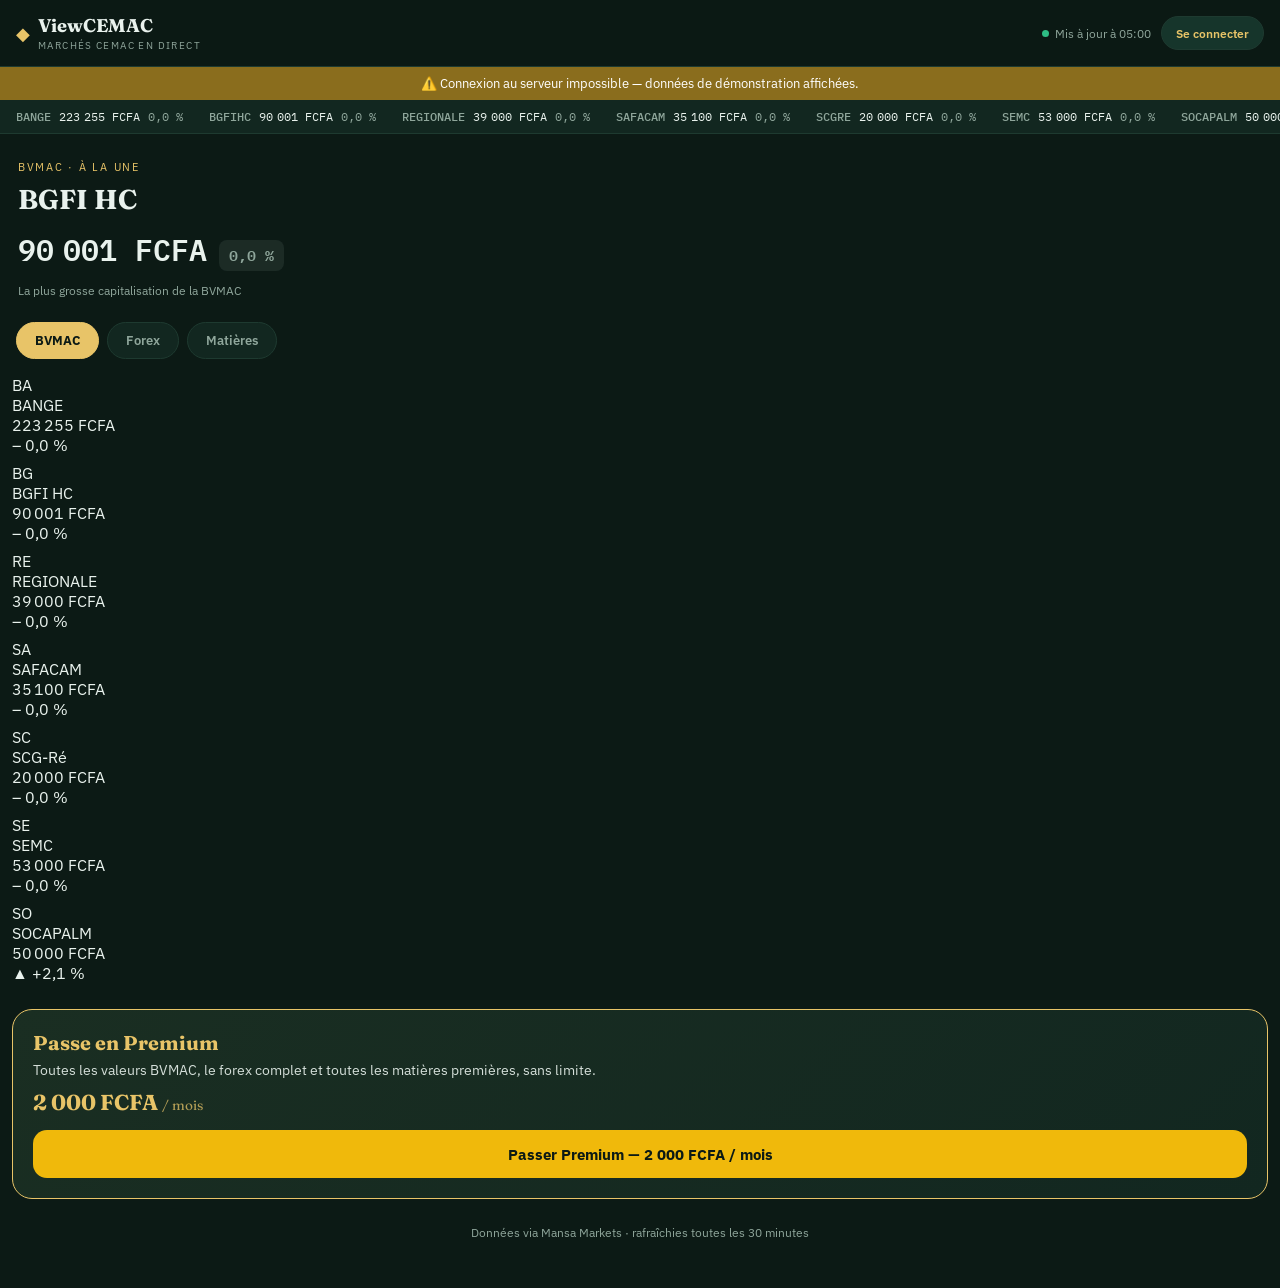
==== index.html @ 64b1bf50 "Update index.html" ====
<!DOCTYPE html>
<html lang="fr">
<head>
  <meta charset="UTF-8" />
  <meta name="viewport" content="width=device-width, initial-scale=1, viewport-fit=cover" />
  <meta name="theme-color" content="#0C1A15" />
  <meta name="description" content="ViewCEMAC — Cotations BVMAC en direct, forex USD/XAF et matières premières pour la zone CEMAC." />

  <title>ViewCEMAC — Le regard sur les marchés CEMAC</title>

  <link rel="manifest" href="manifest.json" />
  <link rel="apple-touch-icon" href="icons/viewcemac-icon-192.png" />
  <link rel="icon" href="icons/viewcemac-icon-192.png" />

  <link rel="preconnect" href="https://fonts.googleapis.com" />
  <link rel="preconnect" href="https://fonts.gstatic.com" crossorigin />
  <link href="https://fonts.googleapis.com/css2?family=Fraunces:opsz,wght@9..144,400;9..144,600;9..144,700&family=IBM+Plex+Sans:wght@400;500;600;700&family=IBM+Plex+Mono:wght@400;500;600&display=swap" rel="stylesheet" />

  <link rel="stylesheet" href="styles.css" />
</head>
<body>

  <header class="app-header">
    <div class="brand">
      <div class="brand-row">
        <span class="brand-mark" aria-hidden="true">◆</span>
        <div>
          <span class="brand-name">ViewCEMAC</span>
          <span class="brand-slogan">Marchés CEMAC en direct</span>
        </div>
      </div>
    </div>
    <div class="header-right">
      <div class="freshness" id="freshness">
        <span class="dot" aria-hidden="true"></span>
        <span id="freshness-text">Mise à jour…</span>
      </div>
      <button class="account-link" id="account-link">Compte</button>
    </div>
  </header>

  <section class="pulse-strip" aria-label="Le pouls CEMAC">
    <div class="pulse-track" id="pulse-track"></div>
  </section>

  <main>
    <section class="hero" id="hero">
      <p class="hero-eyebrow">BVMAC · À la une</p>
      <h1 class="hero-name" id="hero-name">—</h1>
      <div class="hero-figures">
        <span class="hero-price" id="hero-price">—</span>
        <span class="hero-change flat" id="hero-change">—</span>
      </div>
      <p class="hero-note">La plus grosse capitalisation de la BVMAC</p>
    </section>

    <nav class="tabs" aria-label="Marchés">
      <button class="tab is-active" data-market="bvmac">BVMAC</button>
      <button class="tab" data-market="forex">Forex</button>
      <button class="tab" data-market="matieres">Matières</button>
    </nav>

    <section class="list" id="list" aria-live="polite"></section>

    <section class="premium-card">
      <p class="premium-title">Passe en Premium</p>
      <p class="premium-copy">Toutes les valeurs BVMAC, le forex complet et toutes les matières premières, sans limite.</p>
      <p class="premium-price">2 000 FCFA <span>/ mois</span></p>
      <button class="premium-cta">Passer Premium</button>
    </section>
  </main>

  <footer class="app-footer">
    <p>Données via Mansa Markets · rafraîchies toutes les 30 minutes</p>
  </footer>

  <script src="app.js"></script>
</body>
</html>
---- styles.css ----
/* =====================================================
   ViewCEMAC — UI style "trading" (inspiré Binance)
   Palette : vert très foncé + or, verts/rouges marché
   ===================================================== */
:root {
  --bg: #0C1A15;
  --panel: #122720;
  --panel-2: #16352B;
  --border: #1E3A30;
  --gold: #E8C468;
  --gold-strong: #F0B90B;
  --up: #2EBD85;
  --down: #F6465D;
  --text: #E9F2ED;
  --dim: #8FA69B;
  --radius: 16px;
}

* { margin: 0; padding: 0; box-sizing: border-box; }

body {
  background: var(--bg);
  color: var(--text);
  font-family: 'IBM Plex Sans', sans-serif;
  min-height: 100vh;
  padding-bottom: 40px;
  -webkit-font-smoothing: antialiased;
}

/* ---------- Header ---------- */
.app-header {
  position: sticky; top: 0; z-index: 50;
  display: flex; align-items: center; justify-content: space-between;
  padding: 14px 16px;
  background: rgba(12, 26, 21, 0.92);
  backdrop-filter: blur(10px);
  border-bottom: 1px solid var(--border);
}
.brand-row { display: flex; align-items: center; gap: 8px; }
.brand-mark { color: var(--gold); font-size: 18px; }
.brand-name { font-family: 'Fraunces', serif; font-weight: 700; font-size: 1.15rem; color: var(--text); }
.brand-slogan { display: block; font-size: 0.62rem; letter-spacing: 0.14em; text-transform: uppercase; color: var(--dim); margin-top: 2px; }
.header-right { display: flex; align-items: center; gap: 10px; }
.freshness { display: flex; align-items: center; gap: 6px; font-size: 0.72rem; color: var(--dim); }
.freshness .dot { width: 7px; height: 7px; border-radius: 50%; background: var(--up); animation: blink 2s infinite; }
@keyframes blink { 50% { opacity: 0.35; } }
.account-link {
  background: var(--panel-2); border: 1px solid var(--border); color: var(--gold);
  font-family: 'IBM Plex Sans', sans-serif; font-size: 0.78rem; font-weight: 600;
  padding: 8px 14px; border-radius: 999px; cursor: pointer;
}
.account-link:active { background: var(--border); }

/* ---------- Ticker ---------- */
.pulse-strip { overflow: hidden; border-bottom: 1px solid var(--border); background: var(--panel); }
.pulse-track { display: flex; gap: 26px; padding: 9px 16px; white-space: nowrap; animation: scroll 28s linear infinite; width: max-content; }
@keyframes scroll { to { transform: translateX(-50%); } }
.pulse-item { display: flex; gap: 8px; align-items: center; font-size: 0.75rem; font-family: 'IBM Plex Mono', monospace; }
.pulse-item .ticker { color: var(--dim); font-weight: 500; }

/* ---------- Hero ---------- */
.hero { padding: 26px 18px 10px; }
.hero-eyebrow { font-size: 0.68rem; letter-spacing: 0.16em; text-transform: uppercase; color: var(--gold); margin-bottom: 8px; }
.hero-name { font-family: 'Fraunces', serif; font-size: 1.7rem; font-weight: 700; margin-bottom: 10px; }
.hero-figures { display: flex; align-items: baseline; gap: 12px; flex-wrap: wrap; }
.hero-price { font-family: 'IBM Plex Mono', monospace; font-size: 1.9rem; font-weight: 600; }
.hero-change { font-family: 'IBM Plex Mono', monospace; font-size: 0.95rem; font-weight: 600; padding: 3px 10px; border-radius: 8px; }
.hero-note { margin-top: 10px; font-size: 0.78rem; color: var(--dim); }

.up { color: var(--up); }
.down { color: var(--down); }
.flat { color: var(--dim); }
.hero-change.up { background: rgba(46, 189, 133, 0.12); }
.hero-change.down { background: rgba(246, 70, 93, 0.12); }
.hero-change.flat { background: rgba(143, 166, 155, 0.12); }

/* ---------- Onglets ---------- */
.tabs {
  display: flex; gap: 8px; padding: 14px 16px 6px;
  overflow-x: auto; scrollbar-width: none;
}
.tabs::-webkit-scrollbar { display: none; }
.tab {
  flex: 0 0 auto;
  background: var(--panel); border: 1px solid var(--border);
  color: var(--dim); font-family: 'IBM Plex Sans', sans-serif;
  font-size: 0.82rem; font-weight: 600;
  padding: 9px 18px; border-radius: 999px; cursor: pointer;
}
.tab.is-active {
  background: var(--gold); border-color: var(--gold);
  color: #0C1A15; font-weight: 700;
}

/* ---------- Liste marchés (style Binance) ---------- */
.list { padding: 10px 12px; display: flex; flex-direction: column; gap: 8px; }
.m-row {
  display: flex; align-items: center; justify-content: space-between;
  background: var(--panel); border: 1px solid var(--border);
  border-radius: var(--radius); padding: 13px 14px;
}
.m-row__left { display: flex; align-items: center; gap: 12px; min-width: 0; }
.m-row__avatar {
  width: 40px; height: 40px; border-radius: 12px; flex: 0 0 auto;
  background: var(--panel-2); border: 1px solid var(--border);
  display: flex; align-items: center; justify-content: center;
  font-family: 'IBM Plex Mono', monospace; font-weight: 600; font-size: 0.82rem;
  color: var(--gold);
}
.m-row__names { display: flex; flex-direction: column; min-width: 0; }
.m-row__ticker { font-weight: 600; font-size: 0.95rem; }
.m-row__name { font-size: 0.74rem; color: var(--dim); white-space: nowrap; overflow: hidden; text-overflow: ellipsis; max-width: 150px; }
.m-row__right { display: flex; flex-direction: column; align-items: flex-end; gap: 3px; }
.m-row__price { font-family: 'IBM Plex Mono', monospace; font-size: 0.95rem; font-weight: 600; }
.m-row__chg {
  font-family: 'IBM Plex Mono', monospace; font-size: 0.75rem; font-weight: 600;
  padding: 2px 8px; border-radius: 6px;
}
.m-row__chg--up { color: var(--up); background: rgba(46, 189, 133, 0.12); }
.m-row__chg--down { color: var(--down); background: rgba(246, 70, 93, 0.12); }
.m-row__chg--flat { color: var(--dim); background: rgba(143, 166, 155, 0.12); }

.m-note {
  background: var(--panel); border: 1px solid var(--border); border-top: none;
  margin: -14px 6px 8px; border-radius: 0 0 var(--radius) var(--radius);
  padding: 10px 14px; font-size: 0.75rem; color: var(--dim);
}

/* ---------- CTA verrouillé ---------- */
.locked-cta {
  width: 100%; margin-top: 4px;
  background: transparent; border: 1.5px dashed var(--gold);
  color: var(--gold); border-radius: var(--radius);
  padding: 14px; cursor: pointer;
  display: flex; flex-direction: column; gap: 4px; align-items: center;
  font-family: 'IBM Plex Sans', sans-serif;
}
.locked-cta-count { font-size: 0.85rem; font-weight: 600; }
.locked-cta-action { font-size: 0.78rem; opacity: 0.85; }

/* ---------- Carte Premium ---------- */
.premium-card {
  margin: 16px 12px 0;
  background: linear-gradient(135deg, #1A2E22 0%, #122720 100%);
  border: 1px solid var(--gold); border-radius: 20px;
  padding: 20px;
}
.premium-title { font-family: 'Fraunces', serif; font-size: 1.25rem; font-weight: 700; color: var(--gold); margin-bottom: 6px; }
.premium-copy { font-size: 0.85rem; color: var(--text); opacity: 0.9; }
.premium-price { font-family: 'Fraunces', serif; font-size: 1.35rem; font-weight: 700; color: var(--gold); margin: 10px 0 14px; white-space: nowrap; }
.premium-price span { font-size: 0.85rem; font-weight: 400; opacity: 0.75; }
.premium-cta {
  width: 100%; border: none; cursor: pointer;
  background: var(--gold-strong); color: #0C1A15;
  font-family: 'IBM Plex Sans', sans-serif; font-size: 0.95rem; font-weight: 700;
  padding: 14px; border-radius: 14px;
}
.premium-cta:disabled { background: var(--panel-2); color: var(--up); border: 1px solid var(--up); cursor: default; }

/* ---------- Divers ---------- */
.empty-message { color: var(--dim); }
.app-footer { text-align: center; color: var(--dim); font-size: 0.72rem; padding: 26px 16px 8px; }

/* ---------- Auth (même charte) ---------- */
.auth-body { display: flex; justify-content: center; }
.auth-main { width: 100%; max-width: 420px; padding: 40px 20px; }
.auth-brand { text-align: center; margin-bottom: 28px; }
.auth-card { background: var(--panel); border: 1px solid var(--border); border-radius: 20px; padding: 22px; }
.auth-tabs { display: flex; background: var(--bg); border-radius: 12px; padding: 4px; margin-bottom: 18px; }
.auth-tab {
  flex: 1; border: none; background: transparent; color: var(--dim);
  font-family: 'IBM Plex Sans', sans-serif; font-weight: 600; font-size: 0.85rem;
  padding: 10px; border-radius: 9px; cursor: pointer;
}
.auth-tab.is-active { background: var(--gold); color: #0C1A15; }
.auth-subtitle { font-size: 0.85rem; color: var(--dim); margin-bottom: 16px; }
.auth-label { display: block; font-size: 0.78rem; font-weight: 600; margin: 14px 0 6px; }
.auth-input {
  width: 100%; background: var(--bg); border: 1px solid var(--border);
  border-radius: 12px; color: var(--text);
  font-family: 'IBM Plex Sans', sans-serif; font-size: 0.95rem;
  padding: 13px 14px; outline: none;
}
.auth-input:focus { border-color: var(--gold); }
.auth-hint { font-size: 0.72rem; color: var(--dim); margin-top: 5px; }
.auth-error {
  display: none; background: rgba(246, 70, 93, 0.12); color: var(--down);
  border: 1px solid rgba(246, 70, 93, 0.35);
  font-size: 0.8rem; border-radius: 10px; padding: 10px 12px; margin-top: 14px;
}
.auth-submit {
  width: 100%; margin-top: 18px; border: none; cursor: pointer;
  background: var(--gold-strong); color: #0C1A15;
  font-family: 'IBM Plex Sans', sans-serif; font-size: 0.95rem; font-weight: 700;
  padding: 14px; border-radius: 14px;
}
.auth-submit:disabled { opacity: 0.6; }
.auth-footnote { text-align: center; font-size: 0.75rem; color: var(--dim); margin-top: 24px; line-height: 1.7; }
.auth-privacy-link { color: var(--gold); }
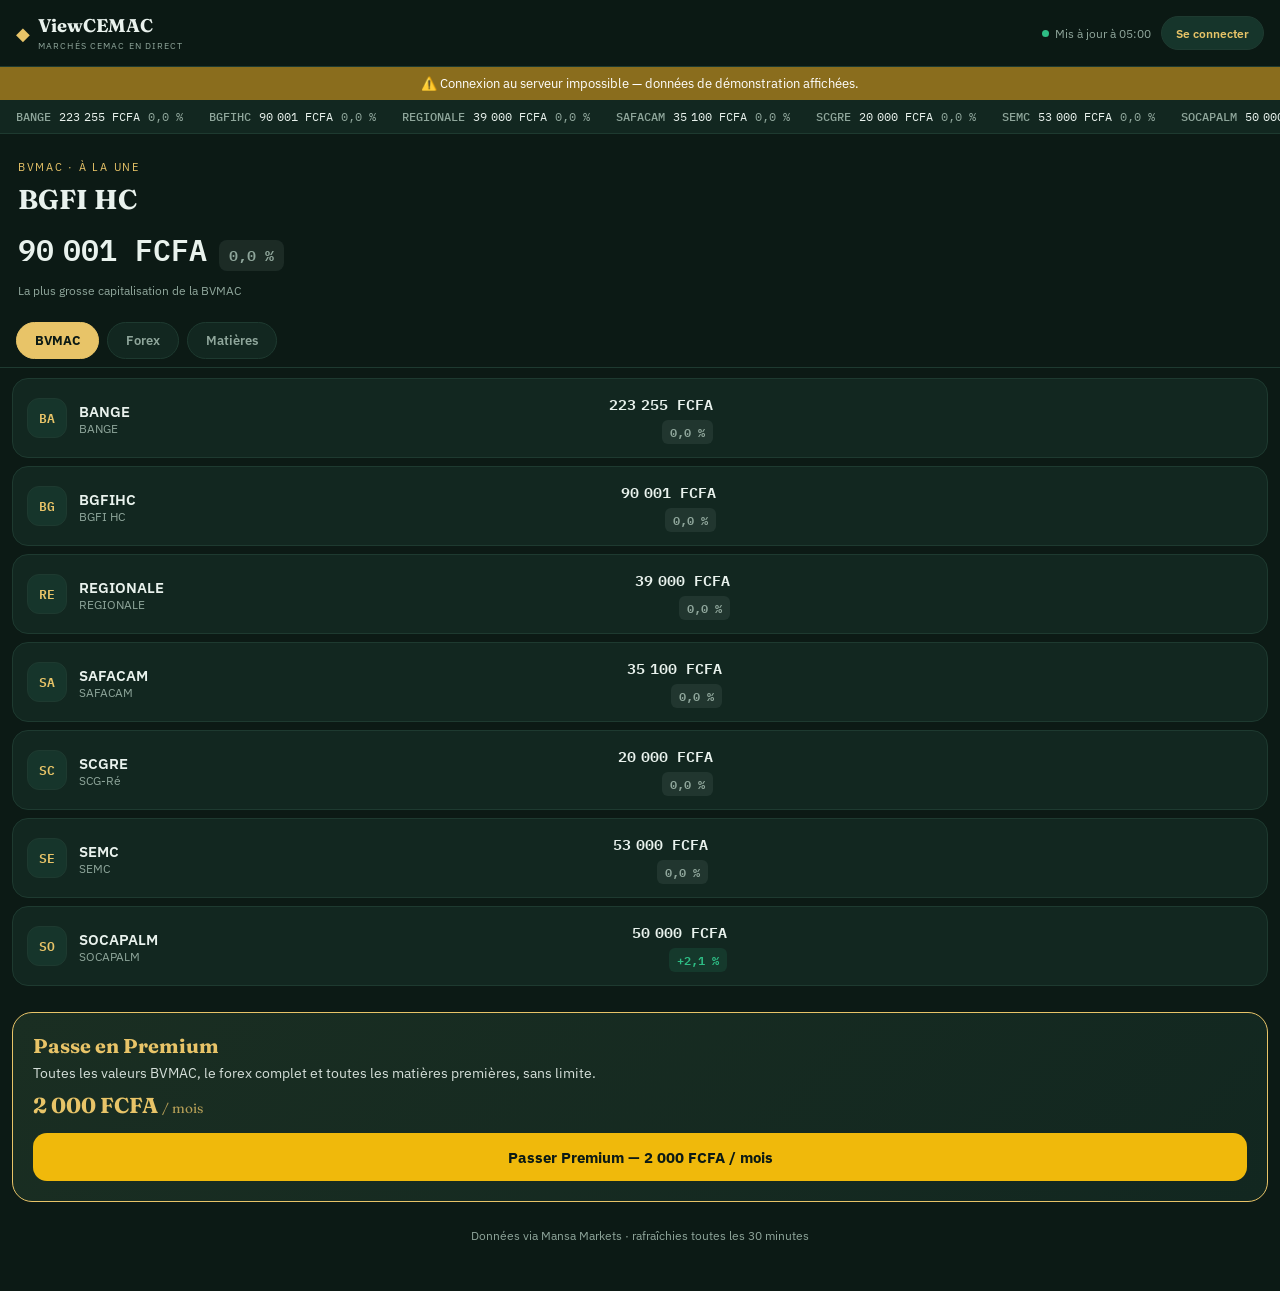
==== commit 183e2c68: "Add hidden button for changing password" ====
--- a/index.html
+++ b/index.html
@@ -35,6 +35,7 @@
         <span class="dot" aria-hidden="true"></span>
         <span id="freshness-text">Mise à jour…</span>
       </div>
+      <button class="account-link" id="password-link" style="display:none" title="Changer le mot de passe">🔑</button>
       <button class="account-link" id="account-link">Compte</button>
     </div>
   </header>
--- a/styles.css
+++ b/styles.css
@@ -39,7 +39,7 @@
 .brand-row { display: flex; align-items: center; gap: 8px; }
 .brand-mark { color: var(--gold); font-size: 18px; }
 .brand-name { font-family: 'Fraunces', serif; font-weight: 700; font-size: 1.15rem; color: var(--text); }
-.brand-slogan { display: block; font-size: 0.62rem; letter-spacing: 0.14em; text-transform: uppercase; color: var(--dim); margin-top: 2px; }
+.brand-slogan { display: block; font-size: 0.58rem; letter-spacing: 0.12em; text-transform: uppercase; color: var(--dim); margin-top: 2px; white-space: nowrap; }
 .header-right { display: flex; align-items: center; gap: 10px; }
 .freshness { display: flex; align-items: center; gap: 6px; font-size: 0.72rem; color: var(--dim); }
 .freshness .dot { width: 7px; height: 7px; border-radius: 50%; background: var(--up); animation: blink 2s infinite; }
@@ -76,8 +76,11 @@
 
 /* ---------- Onglets ---------- */
 .tabs {
-  display: flex; gap: 8px; padding: 14px 16px 6px;
+  display: flex; gap: 8px; padding: 14px 16px 8px;
   overflow-x: auto; scrollbar-width: none;
+  position: sticky; top: 62px; z-index: 40;
+  background: var(--bg);
+  border-bottom: 1px solid var(--border);
 }
 .tabs::-webkit-scrollbar { display: none; }
 .tab {
@@ -95,11 +98,15 @@
 /* ---------- Liste marchés (style Binance) ---------- */
 .list { padding: 10px 12px; display: flex; flex-direction: column; gap: 8px; }
 .m-row {
-  display: flex; align-items: center; justify-content: space-between;
+  display: grid;
+  grid-template-columns: auto minmax(0, 1fr) auto;
+  gap: 12px; align-items: center;
   background: var(--panel); border: 1px solid var(--border);
   border-radius: var(--radius); padding: 13px 14px;
-}
-.m-row__left { display: flex; align-items: center; gap: 12px; min-width: 0; }
+  transition: transform 0.12s ease, border-color 0.12s ease;
+}
+.m-row:active { transform: scale(0.985); border-color: var(--gold); }
+.m-row__left { display: flex; align-items: center; gap: 12px; flex: 1; min-width: 0; }
 .m-row__avatar {
   width: 40px; height: 40px; border-radius: 12px; flex: 0 0 auto;
   background: var(--panel-2); border: 1px solid var(--border);
@@ -109,9 +116,9 @@
 }
 .m-row__names { display: flex; flex-direction: column; min-width: 0; }
 .m-row__ticker { font-weight: 600; font-size: 0.95rem; }
-.m-row__name { font-size: 0.74rem; color: var(--dim); white-space: nowrap; overflow: hidden; text-overflow: ellipsis; max-width: 150px; }
-.m-row__right { display: flex; flex-direction: column; align-items: flex-end; gap: 3px; }
-.m-row__price { font-family: 'IBM Plex Mono', monospace; font-size: 0.95rem; font-weight: 600; }
+.m-row__name { font-size: 0.74rem; color: var(--dim); white-space: nowrap; overflow: hidden; text-overflow: ellipsis; max-width: 38vw; }
+.m-row__right { display: flex; flex-direction: column; align-items: flex-end; gap: 3px; max-width: 52%; }
+.m-row__price { font-family: 'IBM Plex Mono', monospace; font-size: 0.95rem; font-weight: 600; white-space: nowrap; }
 .m-row__chg {
   font-family: 'IBM Plex Mono', monospace; font-size: 0.75rem; font-weight: 600;
   padding: 2px 8px; border-radius: 6px;
@@ -156,6 +163,8 @@
   padding: 14px; border-radius: 14px;
 }
 .premium-cta:disabled { background: var(--panel-2); color: var(--up); border: 1px solid var(--up); cursor: default; }
+.premium-card.is-active { border-color: var(--up); }
+.premium-card.is-active .premium-title { color: var(--up); }
 
 /* ---------- Divers ---------- */
 .empty-message { color: var(--dim); }
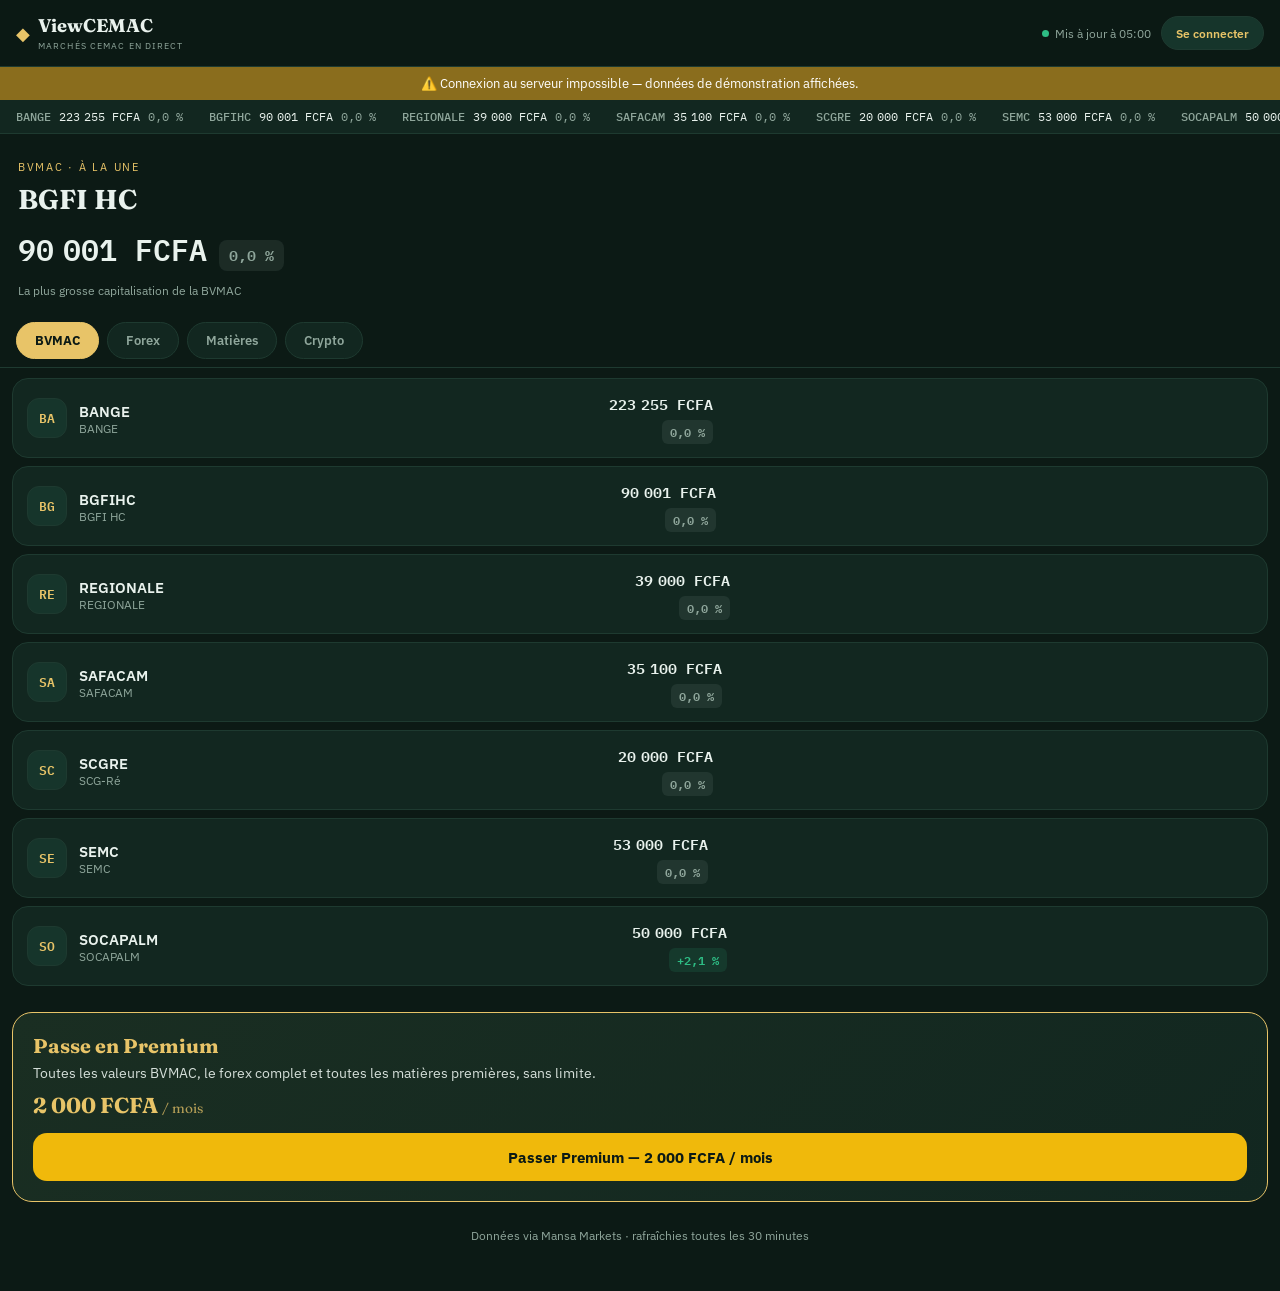
==== commit c2d59b7c: "Enhance meta description and premium section for crypto Updated the description meta tag to include " ====
--- a/index.html
+++ b/index.html
@@ -4,7 +4,7 @@
   <meta charset="UTF-8" />
   <meta name="viewport" content="width=device-width, initial-scale=1, viewport-fit=cover" />
   <meta name="theme-color" content="#0C1A15" />
-  <meta name="description" content="ViewCEMAC — Cotations BVMAC en direct, forex USD/XAF et matières premières pour la zone CEMAC." />
+  <meta name="description" content="ViewCEMAC — Cotations BVMAC en direct, forex USD/XAF, matières premières et cryptomonnaies pour la zone CEMAC." />
 
   <title>ViewCEMAC — Le regard sur les marchés CEMAC</title>
 
@@ -59,13 +59,15 @@
       <button class="tab is-active" data-market="bvmac">BVMAC</button>
       <button class="tab" data-market="forex">Forex</button>
       <button class="tab" data-market="matieres">Matières</button>
+      <!-- ✅ Onglet Crypto : le backend /api/marches/crypto et app.js le gèrent déjà -->
+      <button class="tab" data-market="crypto">Crypto</button>
     </nav>
 
     <section class="list" id="list" aria-live="polite"></section>
 
     <section class="premium-card">
       <p class="premium-title">Passe en Premium</p>
-      <p class="premium-copy">Toutes les valeurs BVMAC, le forex complet et toutes les matières premières, sans limite.</p>
+      <p class="premium-copy">Toutes les valeurs BVMAC, le forex complet, toutes les matières premières et le crypto complet, sans limite.</p>
       <p class="premium-price">2 000 FCFA <span>/ mois</span></p>
       <button class="premium-cta">Passer Premium</button>
     </section>
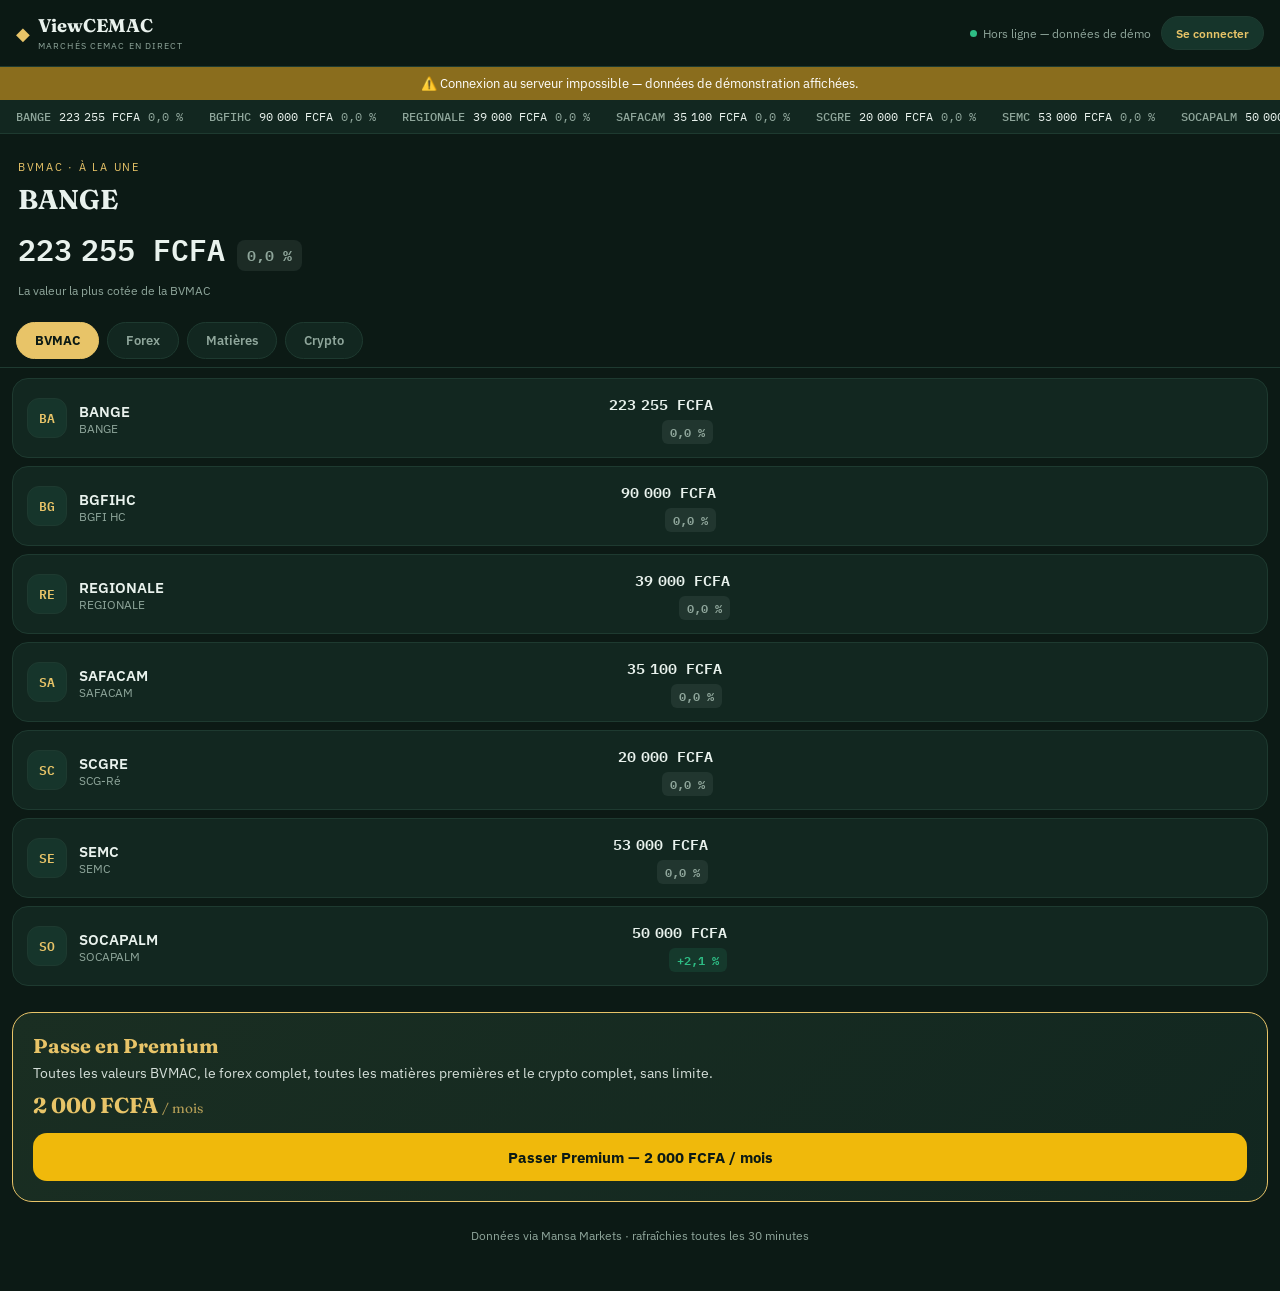
==== commit 1b31d8b7: "Update index.html" ====
--- a/index.html
+++ b/index.html
@@ -5,6 +5,17 @@
   <meta name="viewport" content="width=device-width, initial-scale=1, viewport-fit=cover" />
   <meta name="theme-color" content="#0C1A15" />
   <meta name="description" content="ViewCEMAC — Cotations BVMAC en direct, forex USD/XAF, matières premières et cryptomonnaies pour la zone CEMAC." />
+
+  <!-- ✅ #18 SEO / Open Graph -->
+  <meta property="og:title" content="ViewCEMAC — Le regard sur les marchés CEMAC" />
+  <meta property="og:description" content="Cotations BVMAC en direct, forex USD/XAF, matières premières et cryptomonnaies pour la zone CEMAC." />
+  <meta property="og:url" content="https://viewcemac.vercel.app" />
+  <meta property="og:image" content="https://viewcemac.vercel.app/icons/viewcemac-icon-512.png" />
+  <meta property="og:type" content="website" />
+  <meta name="twitter:card" content="summary_large_image" />
+  <meta name="twitter:title" content="ViewCEMAC — Le regard sur les marchés CEMAC" />
+  <meta name="twitter:description" content="Cotations BVMAC en direct, forex USD/XAF, matières premières et cryptomonnaies pour la zone CEMAC." />
+  <meta name="twitter:image" content="https://viewcemac.vercel.app/icons/viewcemac-icon-512.png" />
 
   <title>ViewCEMAC — Le regard sur les marchés CEMAC</title>
 
@@ -52,7 +63,10 @@
         <span class="hero-price" id="hero-price">—</span>
         <span class="hero-change flat" id="hero-change">—</span>
       </div>
-      <p class="hero-note">La plus grosse capitalisation de la BVMAC</p>
+      <!-- ✅ #9 : libellé honnête — on ne peut pas calculer la capitalisation
+           sans le nombre d'actions, donc le hero met en avant la valeur au
+           cours le plus élevé (la "plus cotée"). -->
+      <p class="hero-note">La valeur la plus cotée de la BVMAC</p>
     </section>
 
     <nav class="tabs" aria-label="Marchés">
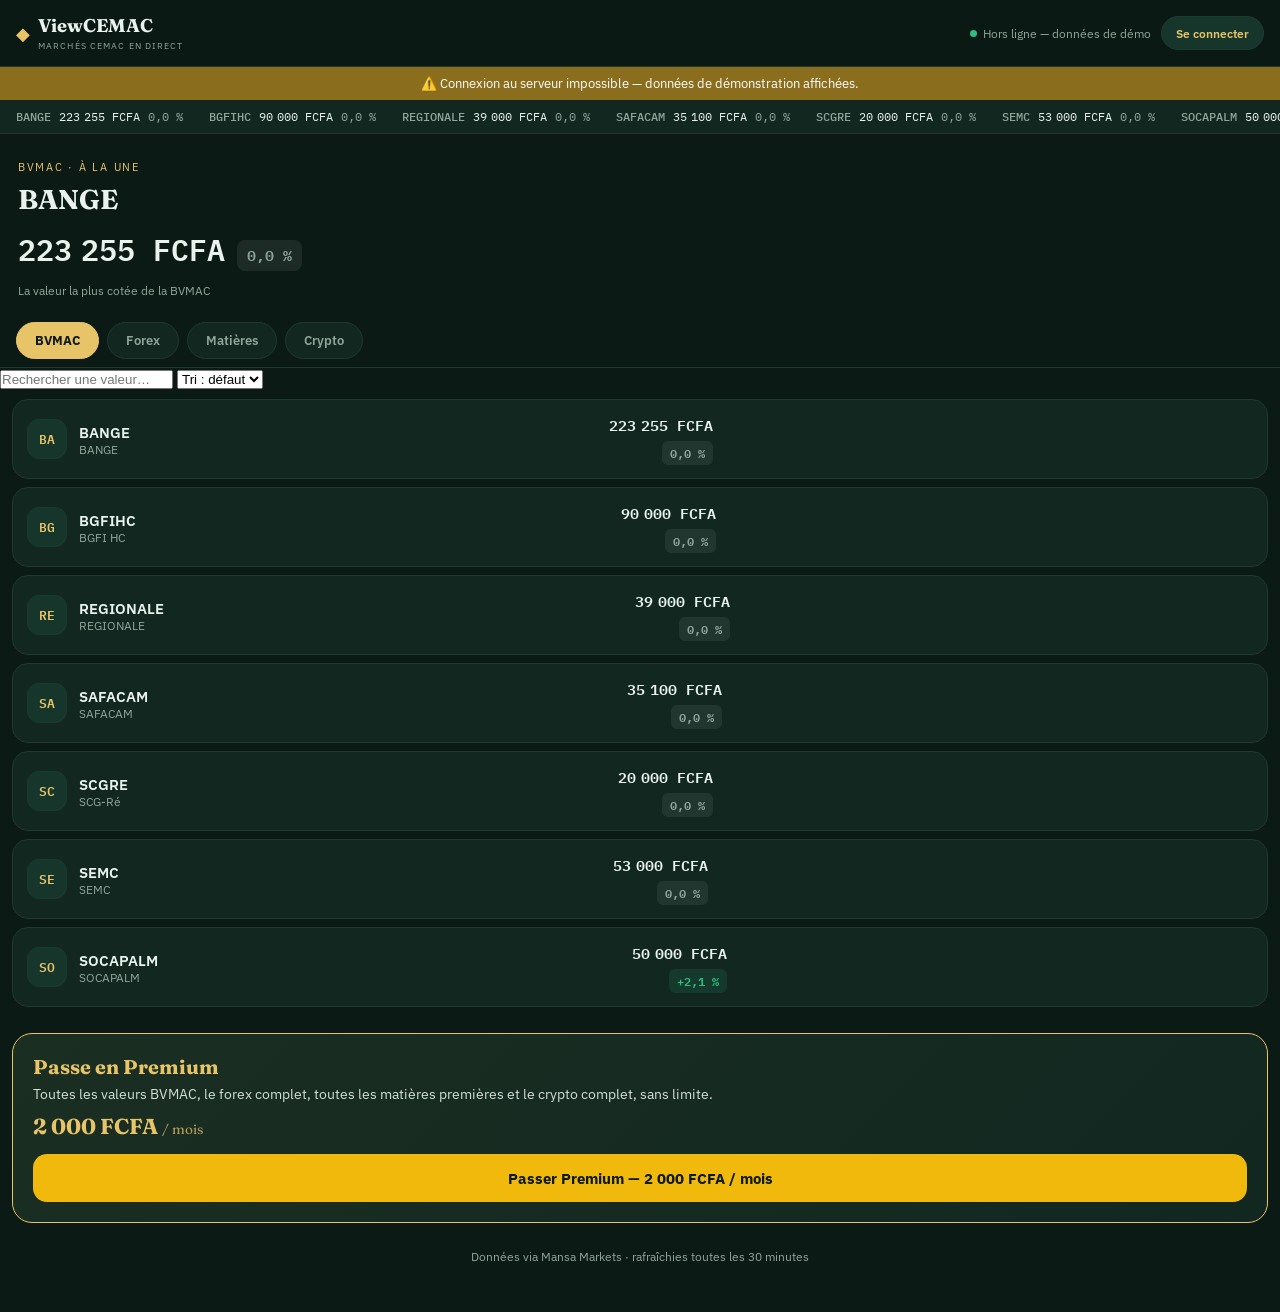
==== commit bead88e5: "Implement search and sort functionality in toolbar Added a search input and sorting options to the t" ====
--- a/index.html
+++ b/index.html
@@ -77,6 +77,18 @@
       <button class="tab" data-market="crypto">Crypto</button>
     </nav>
 
+    <!-- ✅ #16 : recherche + tri -->
+    <div class="toolbar" role="search">
+      <input type="search" id="search-input" placeholder="Rechercher une valeur…" aria-label="Rechercher une valeur" />
+      <select id="sort-select" aria-label="Trier les valeurs">
+        <option value="default">Tri : défaut</option>
+        <option value="name">Nom A→Z</option>
+        <option value="price-desc">Cours ↓</option>
+        <option value="price-asc">Cours ↑</option>
+        <option value="change">Variation</option>
+      </select>
+    </div>
+
     <section class="list" id="list" aria-live="polite"></section>
 
     <section class="premium-card">
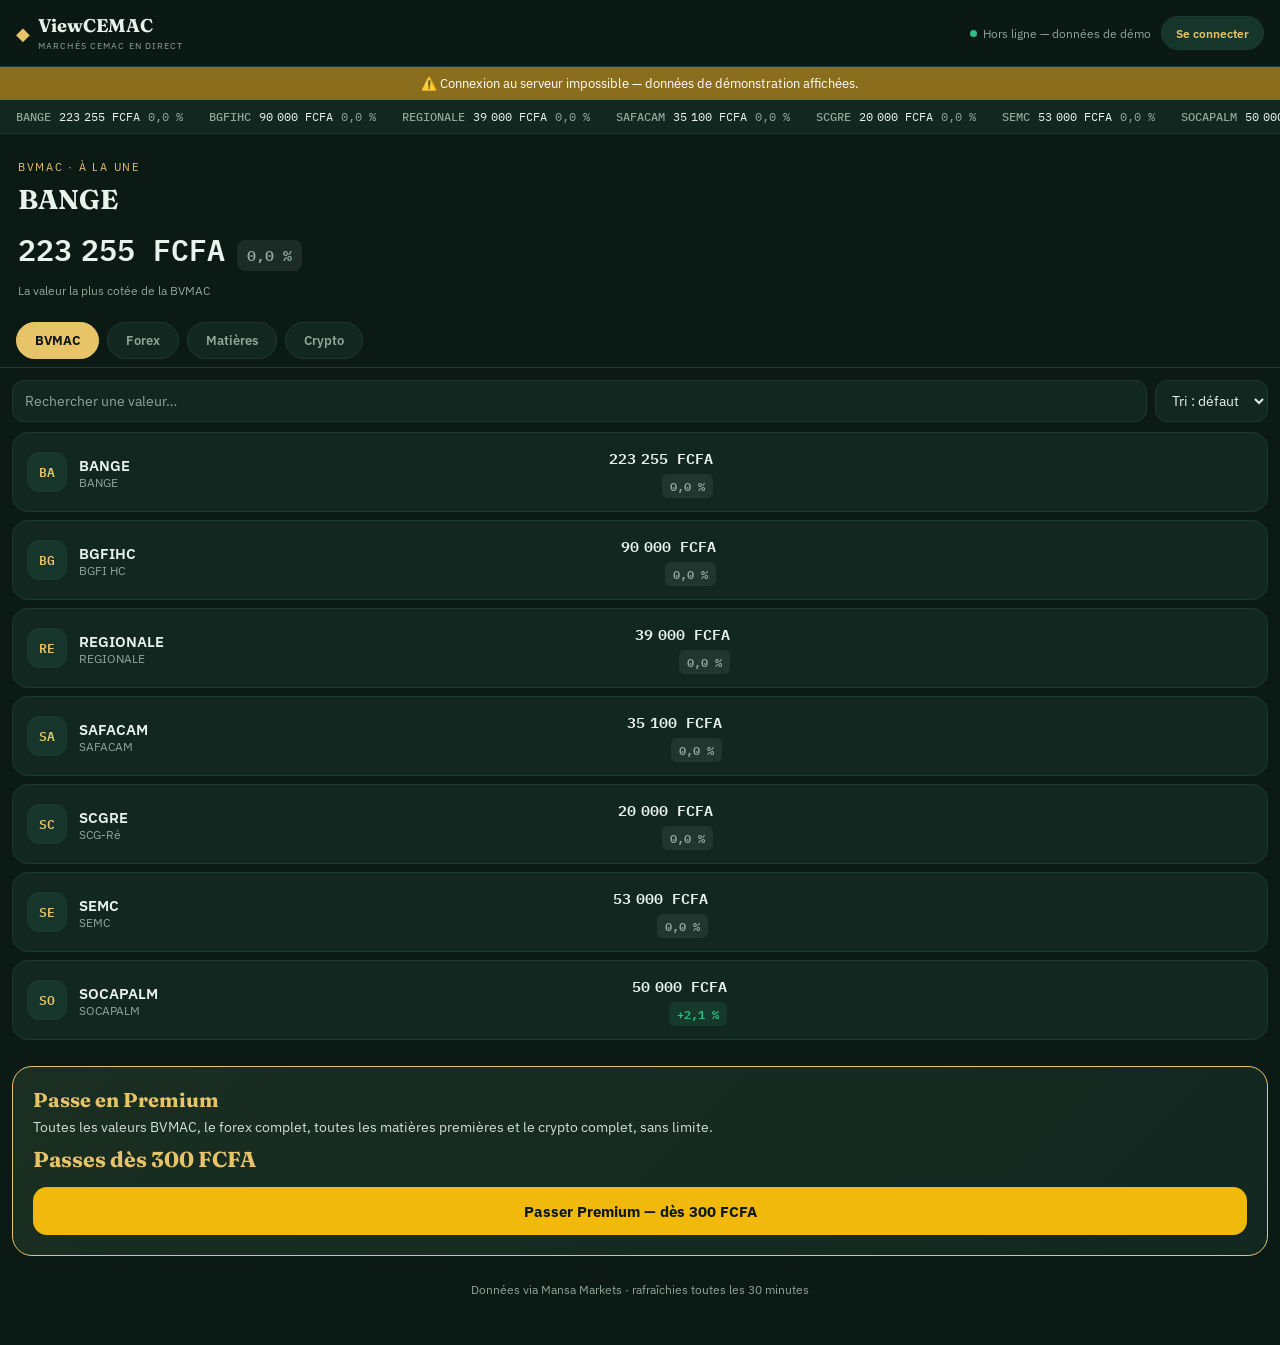
==== commit b39648e2: "Update index.html" ====
--- a/index.html
+++ b/index.html
@@ -94,7 +94,7 @@
     <section class="premium-card">
       <p class="premium-title">Passe en Premium</p>
       <p class="premium-copy">Toutes les valeurs BVMAC, le forex complet, toutes les matières premières et le crypto complet, sans limite.</p>
-      <p class="premium-price">2 000 FCFA <span>/ mois</span></p>
+      <p class="premium-price">Passes dès <strong>300 FCFA</strong></p>
       <button class="premium-cta">Passer Premium</button>
     </section>
   </main>
--- a/styles.css
+++ b/styles.css
@@ -95,6 +95,32 @@
   color: #0C1A15; font-weight: 700;
 }
 
+/* ✅ #16 — Barre recherche / tri */
+.toolbar { display: flex; gap: 8px; padding: 12px 12px 0; }
+.toolbar input, .toolbar select {
+  background: var(--panel); border: 1px solid var(--border); color: var(--text);
+  border-radius: 12px; padding: 10px 12px; font-family: 'IBM Plex Sans', sans-serif;
+  font-size: 0.85rem; outline: none;
+}
+.toolbar input { flex: 1; min-width: 0; }
+.toolbar input::placeholder { color: var(--dim); }
+.toolbar input:focus, .toolbar select:focus { border-color: var(--gold); }
+.toolbar select { flex: 0 0 auto; cursor: pointer; }
+
+/* ✅ #16 — Squelette de chargement (shimmer) */
+.skel-row {
+  height: 66px; border-radius: var(--radius);
+  background: var(--panel); border: 1px solid var(--border);
+  position: relative; overflow: hidden;
+}
+.skel-row::after {
+  content: ""; position: absolute; inset: 0;
+  background: linear-gradient(90deg, transparent, rgba(233, 242, 237, 0.07), transparent);
+  transform: translateX(-100%);
+  animation: shimmer 1.4s infinite;
+}
+@keyframes shimmer { to { transform: translateX(100%); } }
+
 /* ---------- Liste marchés (style Binance) ---------- */
 .list { padding: 10px 12px; display: flex; flex-direction: column; gap: 8px; }
 .m-row {
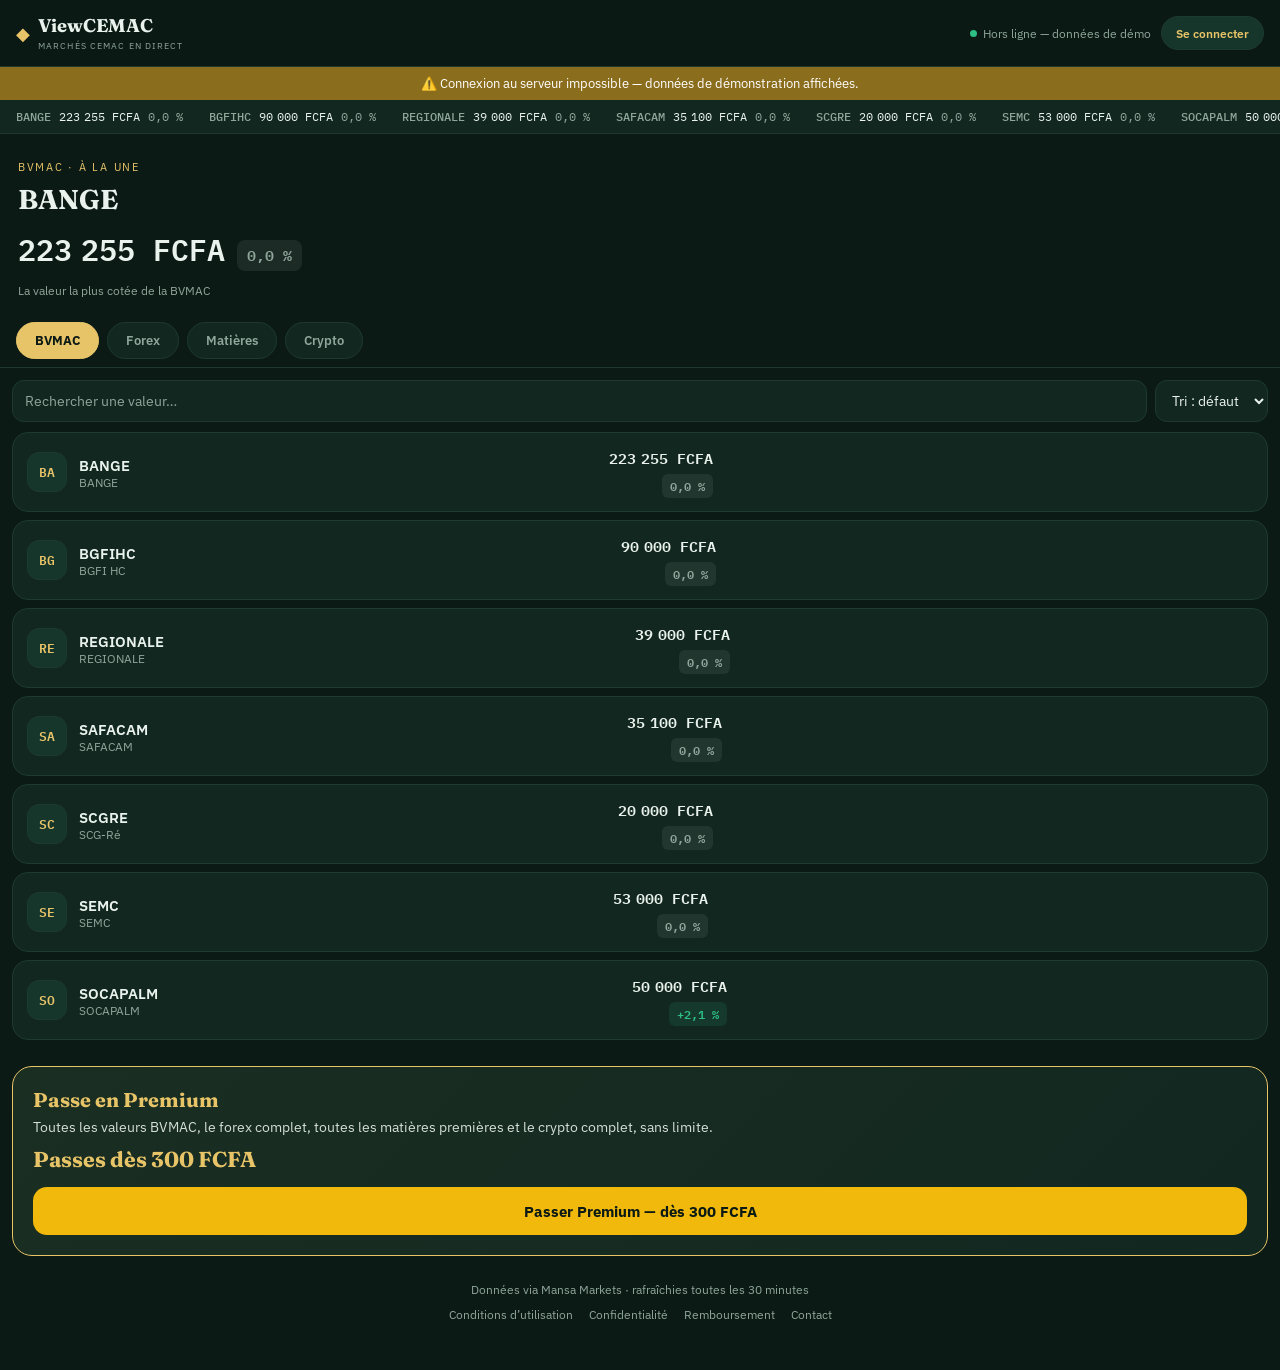
==== commit e17d2346: "Add legal links to footer for compliance Added legal links section in the footer for compliance." ====
--- a/index.html
+++ b/index.html
@@ -28,6 +28,16 @@
   <link href="https://fonts.googleapis.com/css2?family=Fraunces:opsz,wght@9..144,400;9..144,600;9..144,700&family=IBM+Plex+Sans:wght@400;500;600;700&family=IBM+Plex+Mono:wght@400;500;600&display=swap" rel="stylesheet" />
 
   <link rel="stylesheet" href="styles.css" />
+
+  <!-- ✅ Pages légales : styles du footer (exigés par le prestataire de paiement) -->
+  <style>
+    .legal-links {
+      display: flex; flex-wrap: wrap; justify-content: center; gap: 6px 16px;
+      margin-top: 10px; font-size: 0.72rem;
+    }
+    .legal-links a { color: var(--dim); text-decoration: none; }
+    .legal-links a:hover, .legal-links a:active { color: var(--gold); }
+  </style>
 </head>
 <body>
 
@@ -99,8 +109,15 @@
     </section>
   </main>
 
+  <!-- ✅ Pages légales visibles depuis l’accueil (exigence pawaPay / conformité) -->
   <footer class="app-footer">
     <p>Données via Mansa Markets · rafraîchies toutes les 30 minutes</p>
+    <nav class="legal-links" aria-label="Informations légales">
+      <a href="/conditions.html">Conditions d’utilisation</a>
+      <a href="/privacy.html">Confidentialité</a>
+      <a href="/remboursement.html">Remboursement</a>
+      <a href="/contact.html">Contact</a>
+    </nav>
   </footer>
 
   <script src="app.js"></script>
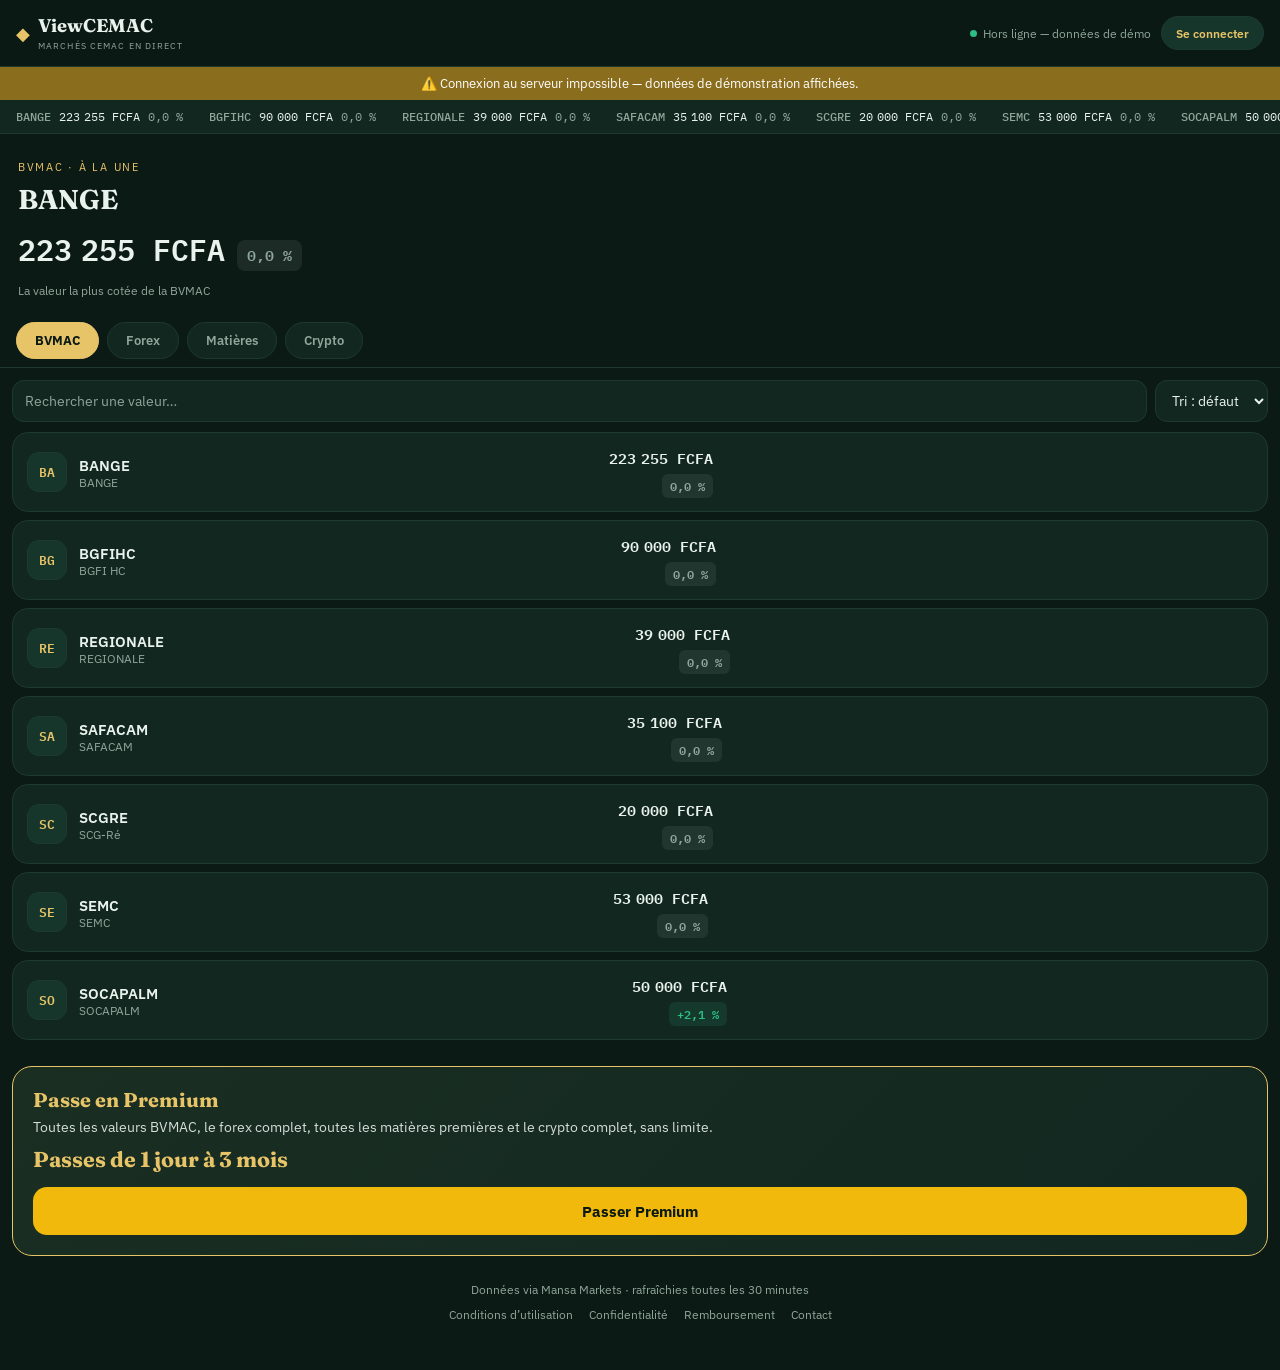
==== commit fa0dfde9: "Update index.html" ====
--- a/index.html
+++ b/index.html
@@ -104,7 +104,7 @@
     <section class="premium-card">
       <p class="premium-title">Passe en Premium</p>
       <p class="premium-copy">Toutes les valeurs BVMAC, le forex complet, toutes les matières premières et le crypto complet, sans limite.</p>
-      <p class="premium-price">Passes dès <strong>300 FCFA</strong></p>
+      <p class="premium-price">Passes de 1 jour à 3 mois</p>
       <button class="premium-cta">Passer Premium</button>
     </section>
   </main>
